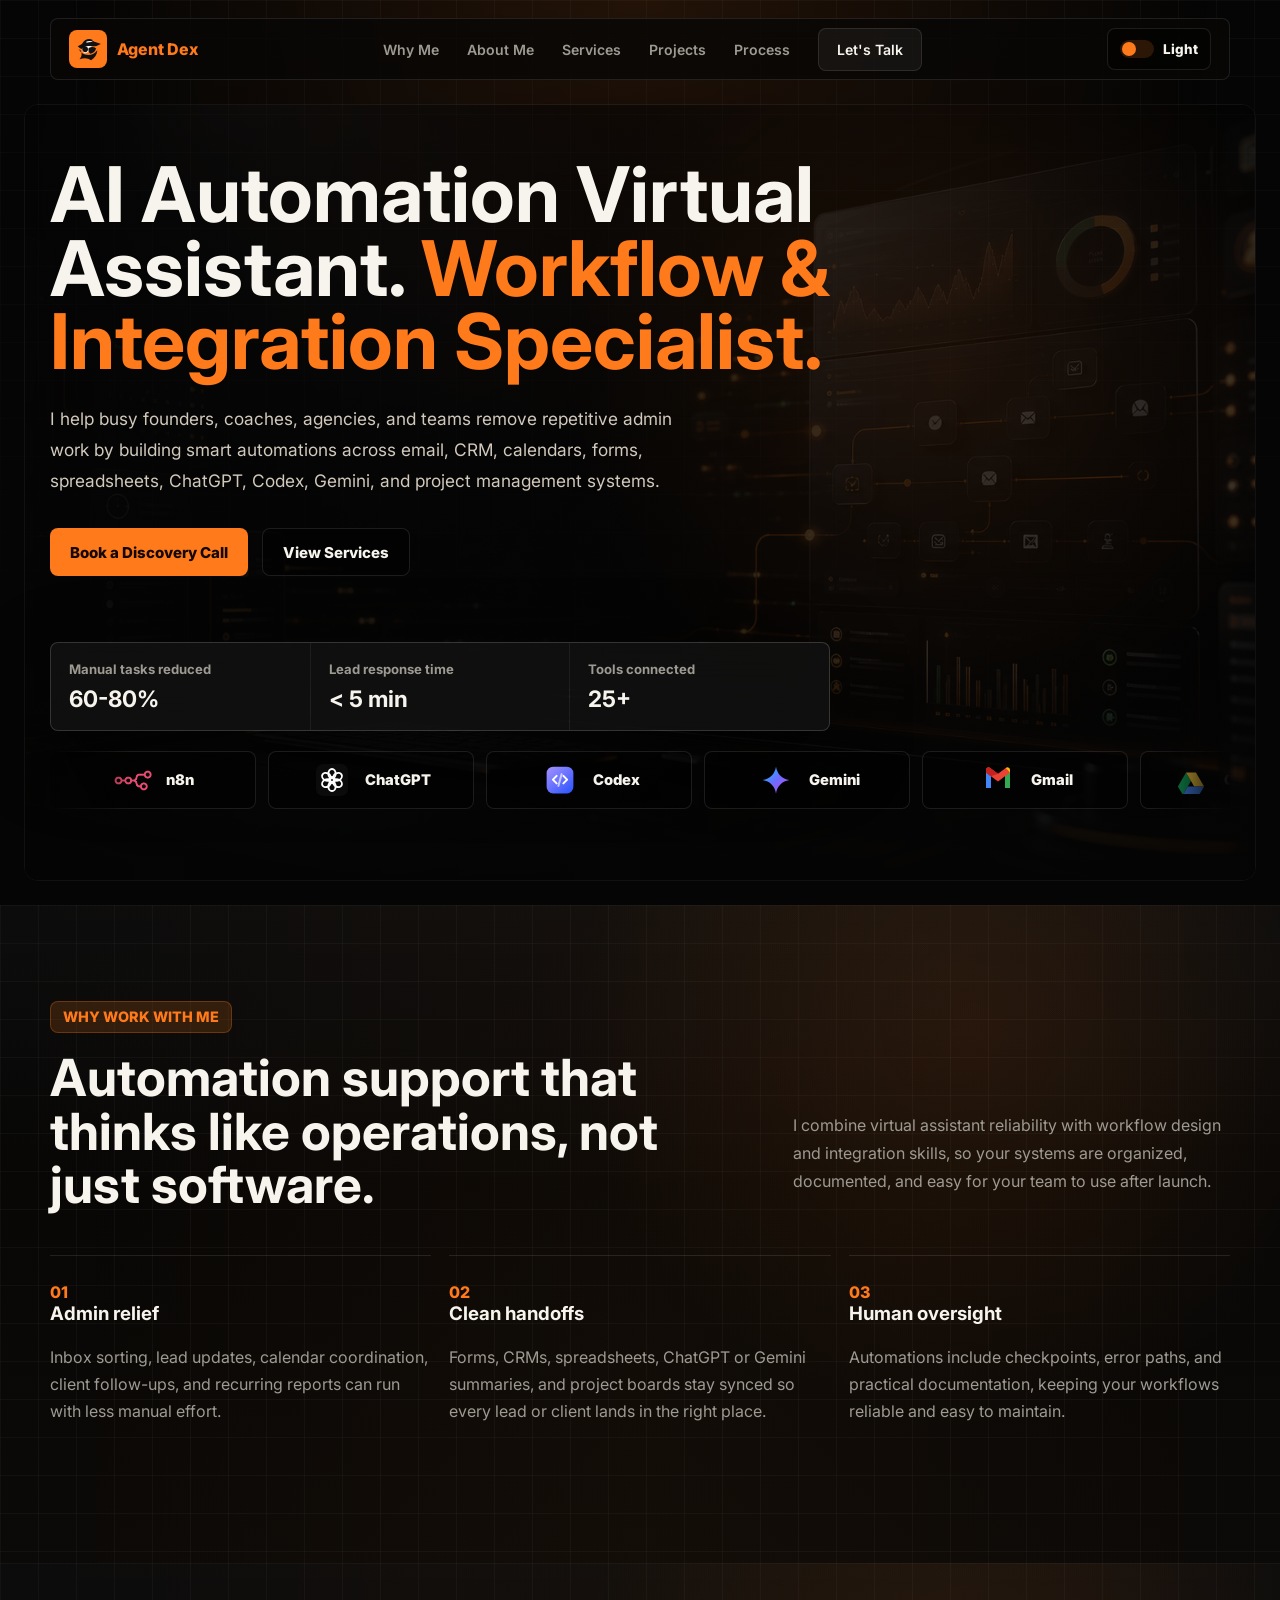
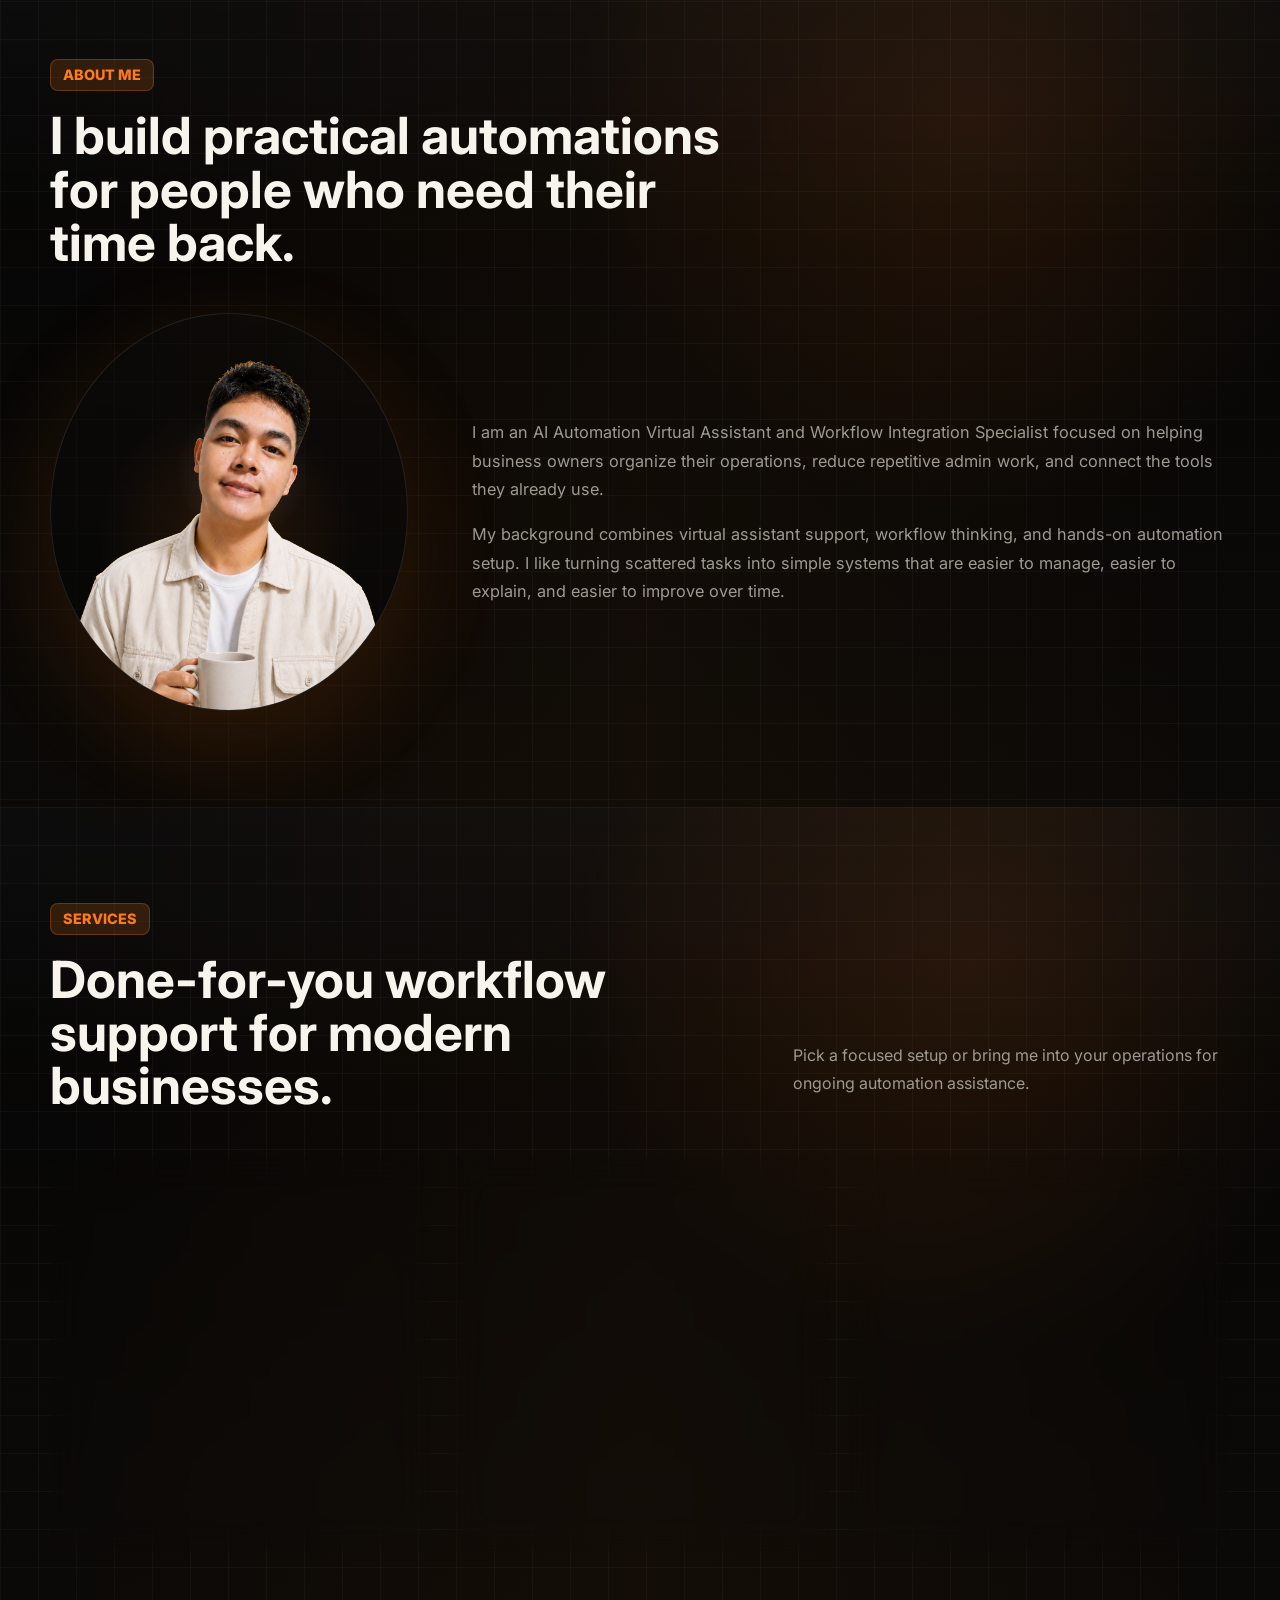
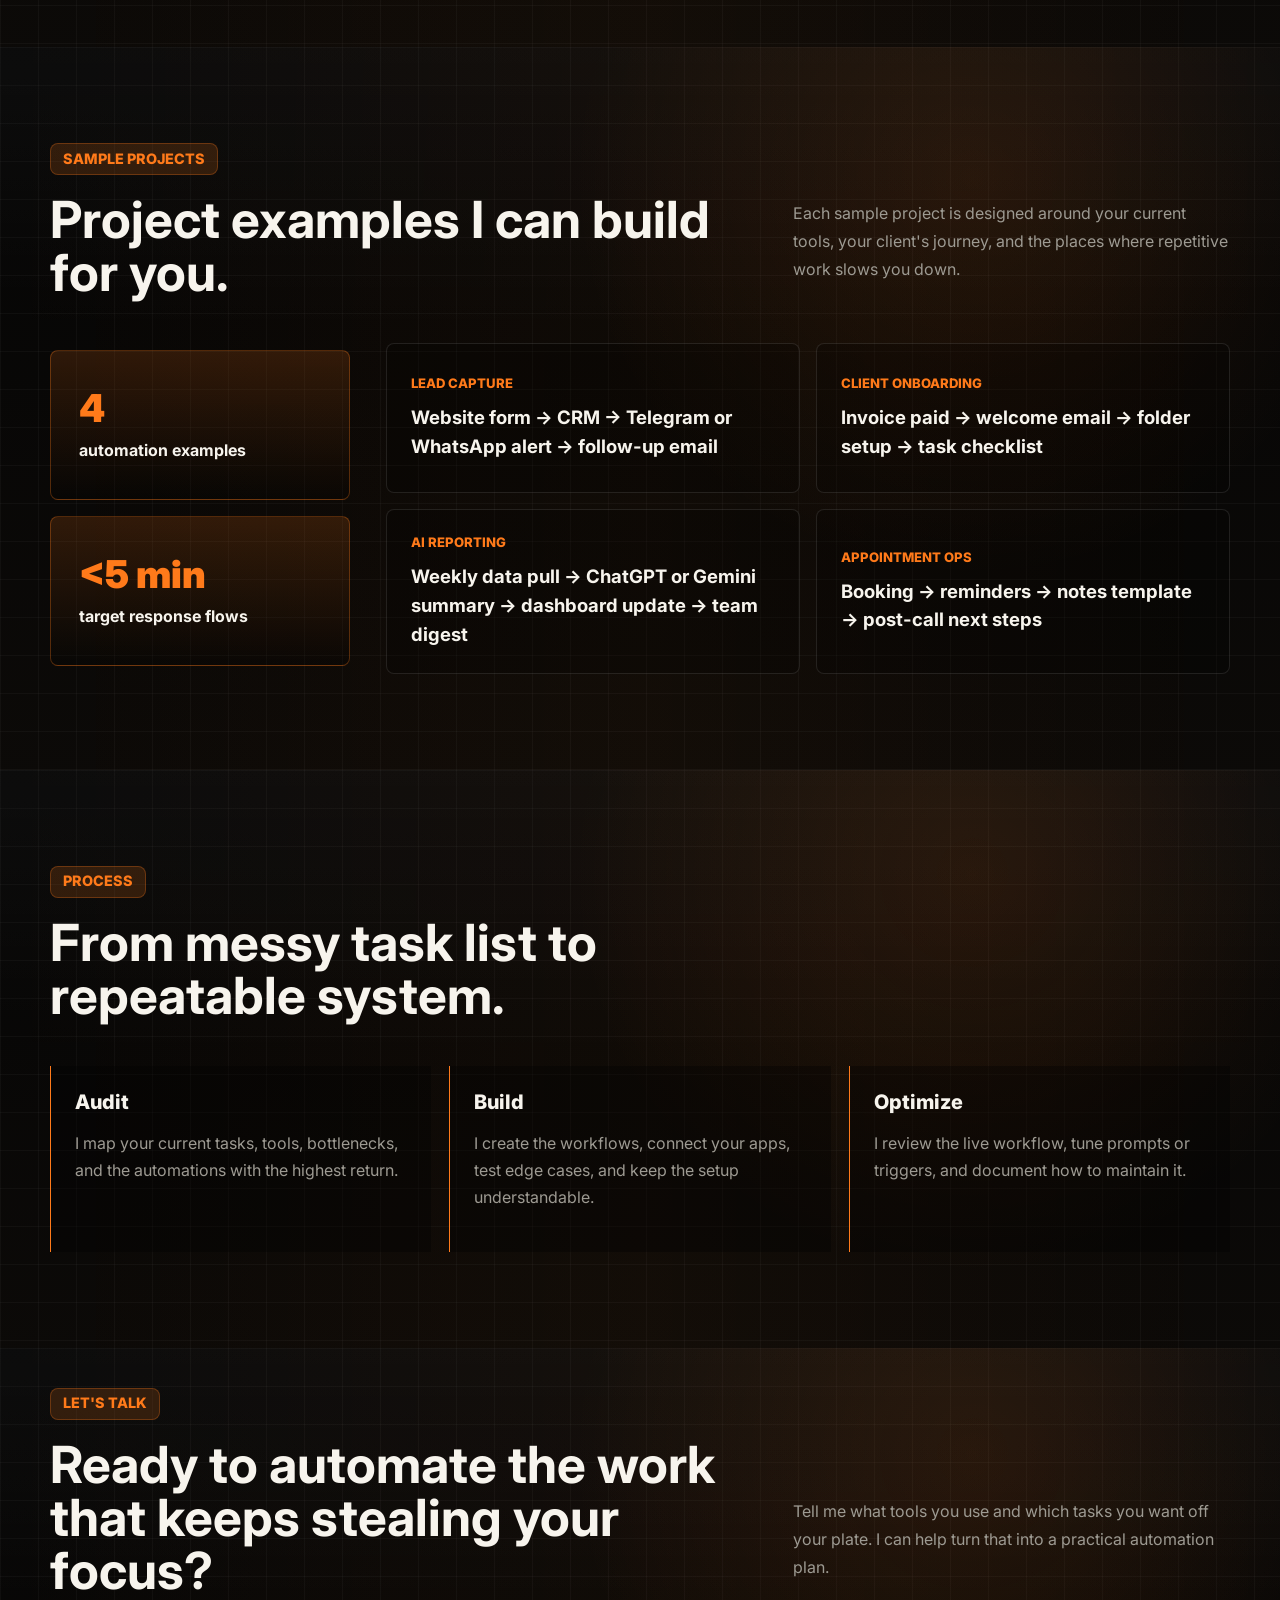
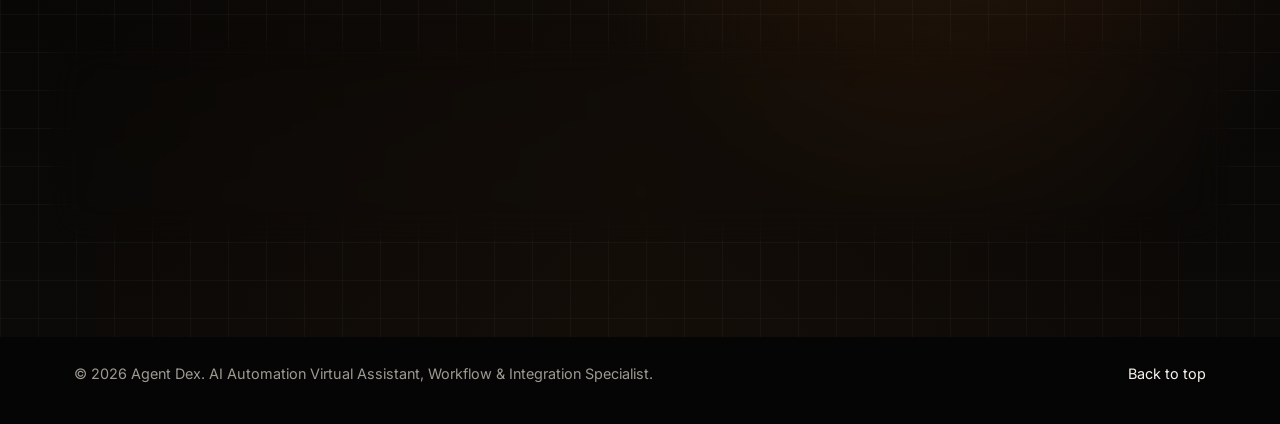
==== index.html @ 054ec747 "Initial portfolio site" ====
<!DOCTYPE html>
<html lang="en">
<head>
  <meta charset="UTF-8" />
  <meta name="viewport" content="width=device-width, initial-scale=1.0" />
  <meta name="description" content="Agent Dex portfolio for AI Automation Virtual Assistant, Workflow & Integration Specialist services." />
  <title>Agent Dex | AI Automation Virtual Assistant</title>
  <link rel="preconnect" href="https://fonts.googleapis.com" />
  <link rel="preconnect" href="https://fonts.gstatic.com" crossorigin />
  <link href="https://fonts.googleapis.com/css2?family=Inter:wght@400;500;600;700;800&display=swap" rel="stylesheet" />
  <link rel="stylesheet" href="assets/css/styles.css?v=20260521-23" />
</head>
<body>
  <!-- Header / Navigation -->
  <header class="site-header" id="top">
    <nav class="nav-shell" aria-label="Primary navigation">
      <a class="brand" href="#top" aria-label="Agent Dex home">
        <span class="brand-mark">
          <svg viewBox="0 0 96 96" aria-hidden="true" focusable="false">
            <path d="M15 39c10-3 15-9 22-15 8-7 18-7 28-1 7 5 14 7 23 8-6 6-18 9-29 8-11-1-21 2-29 9-5-1-10-4-15-9Z" />
            <path d="M31 29c6-11 18-16 31-11l-2 17c-11-3-20-1-29 6V29Z" />
            <path d="M18 48c9 13 17 19 31 19 11 0 20-4 29-15-1 13-8 25-20 32-10-7-22-9-37-3 7-8 9-17 4-28-3-2-5-3-7-5Z" />
            <path class="brand-logo-face" d="M30 47c8-8 18-10 30-7-3 12-11 20-22 22-6-3-9-8-8-15Z" />
            <circle cx="39" cy="49" r="9" />
            <path d="M50 45c9-5 17-4 24 1-3 9-9 15-18 17-6-3-8-9-6-18Z" />
            <path d="M59 23c12 2 22 5 30 10-11 0-20-2-30-6v-4Z" />
            <path class="brand-logo-shine" d="M43 24c8-3 16-2 22 2-8-1-15 0-22 2v-4Z" />
          </svg>
        </span>
        <span>Agent Dex</span>
      </a>
      <div class="nav-actions">
        <button class="theme-toggle" type="button" data-theme-toggle aria-label="Switch to light mode" aria-pressed="false">
          <span class="toggle-track" aria-hidden="true">
            <span class="toggle-dot"></span>
          </span>
          <span class="toggle-text" data-theme-label>Light</span>
        </button>
        <button class="nav-toggle" type="button" aria-label="Open menu" aria-expanded="false">
          <span aria-hidden="true"></span>
          <span aria-hidden="true"></span>
        </button>
      </div>
      <div class="nav-links" data-nav-links>
        <a href="#why">Why Me</a>
        <a href="#about">About Me</a>
        <a href="#services">Services</a>
        <a href="#workflows">Projects</a>
        <a href="#process">Process</a>
        <a href="#contact" class="nav-cta">Let's Talk</a>
      </div>
    </nav>
  </header>

  <main>
    <!-- Hero -->
    <section class="hero section-pad">
      <div class="hero-bg" aria-hidden="true">
        <img src="assets/images/automation-command-center.png" alt="" />
      </div>
      <div class="hero-grid">
        <div class="hero-copy">
          <h1>
            AI Automation Virtual Assistant.
            <span>Workflow & Integration Specialist.</span>
          </h1>
          <p>
            I help busy founders, coaches, agencies, and teams remove repetitive admin work by building smart automations across email, CRM, calendars, forms, spreadsheets, ChatGPT, Codex, Gemini, and project management systems.
          </p>
          <div class="hero-actions">
            <a class="btn btn-primary" href="#contact">Book a Discovery Call</a>
            <a class="btn btn-secondary" href="#services">View Services</a>
          </div>
        </div>
        <div class="hero-metrics" aria-label="Automation results snapshot">
          <div>
            <span>Manual tasks reduced</span>
            <strong>60-80%</strong>
          </div>
          <div>
            <span>Lead response time</span>
            <strong>&lt; 5 min</strong>
          </div>
          <div>
            <span>Tools connected</span>
            <strong>25+</strong>
          </div>
        </div>
      </div>
      <div class="tool-strip" aria-label="Tools supported">
        <div class="tool-marquee">
          <div class="tool-track">
            <span class="logo-chip"><img src="assets/images/logos/n8n-mark.png" alt="" /><span>n8n</span></span>
            <span class="logo-chip"><img src="assets/images/logos/chatgpt.svg" alt="" /><span>ChatGPT</span></span>
            <span class="logo-chip"><img src="assets/images/logos/codex.svg" alt="" /><span>Codex</span></span>
            <span class="logo-chip"><img src="assets/images/logos/gemini.svg" alt="" /><span>Gemini</span></span>
            <span class="logo-chip"><img src="assets/images/logos/gmail.svg" alt="" /><span>Gmail</span></span>
            <span class="logo-chip"><img src="assets/images/logos/google-drive.svg" alt="" /><span>Google Drive</span></span>
            <span class="logo-chip"><img src="assets/images/logos/zoho-crm.svg" alt="" /><span>Zoho CRM</span></span>
            <span class="logo-chip"><img src="assets/images/logos/google-sheets.svg" alt="" /><span>Google Sheets</span></span>
            <span class="logo-chip"><img src="assets/images/logos/google-calendar.svg" alt="" /><span>Calendar</span></span>
            <span class="logo-chip"><img src="assets/images/logos/telegram.svg" alt="" /><span>Telegram</span></span>
            <span class="logo-chip"><img src="assets/images/logos/facebook.svg" alt="" /><span>Facebook</span></span>
            <span class="logo-chip"><img src="assets/images/logos/api-integration.svg" alt="" /><span>API Integration</span></span>
            <span class="logo-chip" aria-hidden="true"><img src="assets/images/logos/n8n-mark.png" alt="" /><span>n8n</span></span>
            <span class="logo-chip" aria-hidden="true"><img src="assets/images/logos/chatgpt.svg" alt="" /><span>ChatGPT</span></span>
            <span class="logo-chip" aria-hidden="true"><img src="assets/images/logos/codex.svg" alt="" /><span>Codex</span></span>
            <span class="logo-chip" aria-hidden="true"><img src="assets/images/logos/gemini.svg" alt="" /><span>Gemini</span></span>
            <span class="logo-chip" aria-hidden="true"><img src="assets/images/logos/gmail.svg" alt="" /><span>Gmail</span></span>
            <span class="logo-chip" aria-hidden="true"><img src="assets/images/logos/google-drive.svg" alt="" /><span>Google Drive</span></span>
            <span class="logo-chip" aria-hidden="true"><img src="assets/images/logos/zoho-crm.svg" alt="" /><span>Zoho CRM</span></span>
            <span class="logo-chip" aria-hidden="true"><img src="assets/images/logos/google-sheets.svg" alt="" /><span>Google Sheets</span></span>
            <span class="logo-chip" aria-hidden="true"><img src="assets/images/logos/google-calendar.svg" alt="" /><span>Calendar</span></span>
            <span class="logo-chip" aria-hidden="true"><img src="assets/images/logos/telegram.svg" alt="" /><span>Telegram</span></span>
            <span class="logo-chip" aria-hidden="true"><img src="assets/images/logos/facebook.svg" alt="" /><span>Facebook</span></span>
            <span class="logo-chip" aria-hidden="true"><img src="assets/images/logos/api-integration.svg" alt="" /><span>API Integration</span></span>
          </div>
        </div>
      </div>
    </section>

    <!-- Value Proposition -->
    <section class="section-pad intro" id="why">
      <div class="section-heading">
        <div>
          <div class="section-kicker">Why Work With Me</div>
          <h2>Automation support that thinks like operations, not just software.</h2>
        </div>
        <p>
          I combine virtual assistant reliability with workflow design and integration skills, so your systems are organized, documented, and easy for your team to use after launch.
        </p>
      </div>
      <div class="proof-grid">
        <article>
          <span>01</span>
          <h3>Admin relief</h3>
          <p>Inbox sorting, lead updates, calendar coordination, client follow-ups, and recurring reports can run with less manual effort.</p>
        </article>
        <article>
          <span>02</span>
          <h3>Clean handoffs</h3>
          <p>Forms, CRMs, spreadsheets, ChatGPT or Gemini summaries, and project boards stay synced so every lead or client lands in the right place.</p>
        </article>
        <article>
          <span>03</span>
          <h3>Human oversight</h3>
          <p>Automations include checkpoints, error paths, and practical documentation, keeping your workflows reliable and easy to maintain.</p>
        </article>
      </div>
    </section>

    <!-- About Me -->
    <section class="section-pad about" id="about">
      <div class="section-heading">
        <div>
          <div class="section-kicker">About Me</div>
          <h2>I build practical automations for people who need their time back.</h2>
        </div>
      </div>
      <div class="about-layout">
        <div class="about-image">
          <img src="assets/images/dex-profile-transparent.png" alt="Agent Dex portrait" />
        </div>
        <div class="about-copy">
          <p>
            I am an AI Automation Virtual Assistant and Workflow Integration Specialist focused on helping business owners organize their operations, reduce repetitive admin work, and connect the tools they already use.
          </p>
          <p>
            My background combines virtual assistant support, workflow thinking, and hands-on automation setup. I like turning scattered tasks into simple systems that are easier to manage, easier to explain, and easier to improve over time.
          </p>
        </div>
      </div>
    </section>

    <!-- Services -->
    <section class="section-pad services" id="services">
      <div class="section-heading">
        <div>
          <div class="section-kicker">Services</div>
          <h2>Done-for-you workflow support for modern businesses.</h2>
        </div>
        <p>Pick a focused setup or bring me into your operations for ongoing automation assistance.</p>
      </div>
      <div class="service-grid">
        <article class="service-card">
          <div class="icon-box">01</div>
          <h3>AI Automation VA</h3>
          <p>Daily operations support enhanced with ChatGPT, Codex, and Gemini for summaries, drafting, task routing, inbox triage, and client follow-up.</p>
          <ul>
            <li>Email and calendar workflows</li>
            <li>Lead follow-up assistance</li>
            <li>ChatGPT, Codex, and Gemini support</li>
          </ul>
        </article>
        <article class="service-card featured">
          <div class="icon-box">02</div>
          <h3>Workflow Automation</h3>
          <p>Design and build automated paths that move data, trigger reminders, notify teams, and keep work progressing without constant checking.</p>
          <ul>
            <li>n8n automation workflows</li>
            <li>Forms to CRM to task boards</li>
            <li>Approval and notification flows</li>
          </ul>
        </article>
        <article class="service-card">
          <div class="icon-box">03</div>
          <h3>Integrations Specialist</h3>
          <p>Connect the tools your business already uses and make sure each system receives accurate, usable information.</p>
          <ul>
            <li>CRM and pipeline setup</li>
            <li>Google Sheets dashboards</li>
            <li>API and webhook coordination</li>
          </ul>
        </article>
      </div>
    </section>

    <!-- Sample Projects -->
    <section class="section-pad workflows" id="workflows">
      <div class="section-heading">
        <div>
          <div class="section-kicker">Sample Projects</div>
          <h2>Project examples I can build for you.</h2>
        </div>
        <p>Each sample project is designed around your current tools, your client's journey, and the places where repetitive work slows you down.</p>
      </div>
      <div class="workflow-board">
        <div class="project-summary">
          <div>
            <span>4</span>
            <strong>automation examples</strong>
          </div>
          <div>
            <span>&lt;5 min</span>
            <strong>target response flows</strong>
          </div>
        </div>
        <div class="workflow-list">
          <a class="workflow-item" href="projects/lead-capture.html">
            <span>Lead Capture</span>
            <strong>Website form -> CRM -> Telegram or WhatsApp alert -> follow-up email</strong>
          </a>
          <a class="workflow-item" href="projects/client-onboarding.html">
            <span>Client Onboarding</span>
            <strong>Invoice paid -> welcome email -> folder setup -> task checklist</strong>
          </a>
          <a class="workflow-item" href="projects/ai-reporting.html">
            <span>AI Reporting</span>
            <strong>Weekly data pull -> ChatGPT or Gemini summary -> dashboard update -> team digest</strong>
          </a>
          <a class="workflow-item" href="projects/appointment-ops.html">
            <span>Appointment Ops</span>
            <strong>Booking -> reminders -> notes template -> post-call next steps</strong>
          </a>
        </div>
      </div>
    </section>

    <!-- Process -->
    <section class="section-pad process" id="process">
      <div class="section-heading">
        <div>
          <div class="section-kicker">Process</div>
          <h2>From messy task list to repeatable system.</h2>
        </div>
      </div>
      <div class="timeline">
        <article>
          <span>Audit</span>
          <p>I map your current tasks, tools, bottlenecks, and the automations with the highest return.</p>
        </article>
        <article>
          <span>Build</span>
          <p>I create the workflows, connect your apps, test edge cases, and keep the setup understandable.</p>
        </article>
        <article>
          <span>Optimize</span>
          <p>I review the live workflow, tune prompts or triggers, and document how to maintain it.</p>
        </article>
      </div>
    </section>

    <!-- Contact CTA -->
    <section class="section-pad contact" id="contact">
      <div class="section-heading">
        <div>
          <div class="section-kicker">Let's Talk</div>
          <h2>Ready to automate the work that keeps stealing your focus?</h2>
        </div>
        <p>Tell me what tools you use and which tasks you want off your plate. I can help turn that into a practical automation plan.</p>
      </div>
      <div class="contact-box">
        <div>
          <h3>Start with the workflow that wastes the most time.</h3>
          <p>I can map it, automate it, and document the system so your team can keep using it confidently.</p>
        </div>
        <div class="contact-actions">
          <a class="contact-link email-link" href="mailto:dekables00@gmail.com?subject=AI%20Automation%20Project%20Inquiry&body=Hi%20Dex%20I'm%20Interested%20in%20your%20service.">
            <span class="contact-icon"><img src="assets/images/logos/gmail.svg" alt="" /></span>
            <span>Email</span>
          </a>
          <a class="contact-link whatsapp-link" href="https://wa.me/639957609952?text=Hi%20Dex%20I'm%20Interested%20in%20your%20service." target="_blank" rel="noreferrer">
            <span class="contact-icon"><img src="assets/images/logos/whatsapp.svg" alt="" /></span>
            <span>WhatsApp</span>
          </a>
          <a class="contact-link telegram-link" href="https://t.me/jdanonuevo" target="_blank" rel="noreferrer">
            <span class="contact-icon"><img src="assets/images/logos/telegram.svg" alt="" /></span>
            <span>Telegram</span>
          </a>
        </div>
      </div>
    </section>
  </main>

  <footer class="site-footer">
    <p>&copy; 2026 Agent Dex. AI Automation Virtual Assistant, Workflow & Integration Specialist.</p>
    <a href="#top">Back to top</a>
  </footer>

  <script src="assets/js/main.js?v=20260521-8"></script>
</body>
</html>
---- assets/css/styles.css ----
:root {
  /* Design tokens */
  --bg: #050505;
  --bg-soft: #0f0d0b;
  --panel: rgba(18, 18, 18, 0.78);
  --panel-strong: #121212;
  --line: rgba(255, 255, 255, 0.1);
  --text: #f7f4ed;
  --muted: #9d9a92;
  --accent: #ff7a1a;
  --accent-soft: rgba(255, 122, 26, 0.16);
  --green: #39d353;
  --nav-bg: rgba(8, 7, 6, 0.8);
  --nav-menu-bg: #0a0908;
  --hero-copy: #d2c9bd;
  --hero-image-opacity: 0.5;
  --hero-image-filter: saturate(0.92) contrast(1.08);
  --hero-overlay:
    radial-gradient(circle at 75% 34%, rgba(255,122,26,0.17), transparent 24rem),
    linear-gradient(90deg, rgba(5,5,5,0.95), rgba(5,5,5,0.7) 44%, rgba(5,5,5,0.48)),
    linear-gradient(0deg, var(--bg) 0%, transparent 28%, rgba(5,5,5,0.38) 100%);
  --grid-line: rgba(255,255,255,0.03);
  --section-gradient: linear-gradient(180deg, var(--bg), var(--bg-soft));
  --screen-surface:
    radial-gradient(circle at 76% 18%, rgba(255,122,26,0.11), transparent 25rem),
    linear-gradient(var(--grid-line) 1px, transparent 1px),
    linear-gradient(90deg, var(--grid-line) 1px, transparent 1px),
    linear-gradient(180deg, rgba(5,5,5,0.96), rgba(12,10,8,0.98));
  --tool-bg: rgba(0,0,0,0.35);
  --item-bg: rgba(0,0,0,0.22);
  --contact-bg: #101010;
  --card-shadow: 0 24px 80px rgba(0,0,0,0.45);
  --portrait-bg:
    radial-gradient(circle at 54% 40%, rgba(255,255,255,0.13), transparent 22%),
    radial-gradient(circle at 50% 56%, rgba(255,122,26,0.12), transparent 46%),
    linear-gradient(180deg, rgba(16, 13, 11, 0.45), rgba(5, 5, 5, 0.68));
  --portrait-filter: saturate(0.95) contrast(1.02);
  --portrait-glow: 0 34px 100px rgba(255,122,26,0.16);
  --portrait-stage:
    linear-gradient(135deg, rgba(255,122,26,0.12), rgba(255,255,255,0.03) 36%, rgba(0,0,0,0.18)),
    rgba(8, 7, 6, 0.42);
  --portrait-ground: rgba(255,122,26,0.18);
  --max: 1180px;
}

[data-theme="light"] {
  --bg: #fbfaf7;
  --bg-soft: #ffffff;
  --panel: rgba(255, 255, 255, 0.82);
  --panel-strong: #ffffff;
  --line: rgba(20, 24, 31, 0.12);
  --text: #171717;
  --muted: #67625b;
  --accent: #e86412;
  --accent-soft: rgba(232, 100, 18, 0.13);
  --green: #1fa34a;
  --nav-bg: rgba(255, 255, 255, 0.78);
  --nav-menu-bg: #ffffff;
  --hero-copy: #453f38;
  --hero-image-opacity: 0.72;
  --hero-image-filter: brightness(1.78) saturate(0.7) contrast(0.8);
  --hero-overlay:
    radial-gradient(circle at 75% 34%, rgba(232,100,18,0.16), transparent 24rem),
    linear-gradient(90deg, rgba(255,255,255,0.96), rgba(255,255,255,0.8) 43%, rgba(255,255,255,0.52)),
    linear-gradient(0deg, var(--bg) 0%, transparent 32%, rgba(255,255,255,0.22) 100%);
  --grid-line: rgba(20,24,31,0.05);
  --section-gradient: linear-gradient(180deg, var(--bg), var(--bg-soft));
  --screen-surface:
    radial-gradient(circle at 76% 18%, rgba(232,100,18,0.1), transparent 25rem),
    linear-gradient(var(--grid-line) 1px, transparent 1px),
    linear-gradient(90deg, var(--grid-line) 1px, transparent 1px),
    linear-gradient(180deg, rgba(255,255,255,0.94), rgba(250,248,244,0.98));
  --tool-bg: rgba(255,255,255,0.68);
  --item-bg: rgba(255,255,255,0.62);
  --contact-bg: #ffffff;
  --card-shadow: 0 24px 80px rgba(31, 35, 41, 0.12);
  --portrait-bg:
    radial-gradient(circle at 54% 40%, rgba(255,255,255,0.2), transparent 24%),
    radial-gradient(circle at 50% 58%, rgba(232,100,18,0.1), transparent 48%),
    linear-gradient(180deg, rgba(236,230,219,0.46), rgba(219,211,198,0.5));
  --portrait-filter: brightness(1.02) saturate(0.95);
  --portrait-glow: 0 34px 100px rgba(232,100,18,0.13);
  --portrait-stage:
    linear-gradient(135deg, rgba(232,100,18,0.11), rgba(255,255,255,0.42) 38%, rgba(214,205,192,0.22)),
    rgba(239,234,226,0.34);
  --portrait-ground: rgba(169,113,65,0.18);
}

/* Base reset */
* {
  box-sizing: border-box;
}

html {
  scroll-behavior: auto;
}

body {
  margin: 0;
  min-height: 100vh;
  background: var(--bg);
  color: var(--text);
  font-family: "Inter", Arial, sans-serif;
  letter-spacing: 0;
  transition: background 180ms ease, color 180ms ease;
}

body::before {
  content: "";
  position: fixed;
  inset: 0;
  pointer-events: none;
  background:
    radial-gradient(circle at 50% 0%, rgba(255, 122, 26, 0.12), transparent 36rem),
    linear-gradient(var(--grid-line) 1px, transparent 1px),
    linear-gradient(90deg, var(--grid-line) 1px, transparent 1px);
  background-size: auto, 38px 38px, 38px 38px;
  mask-image: linear-gradient(to bottom, black, transparent 78%);
  z-index: -2;
}

a {
  color: inherit;
  text-decoration: none;
}

img {
  display: block;
  max-width: 100%;
}

/* Shared layout helpers */
.section-pad {
  position: relative;
  padding: 96px 24px;
}

.section-pad:not(.hero) {
  background: var(--screen-surface);
  background-size: auto, 38px 38px, 38px 38px, auto;
  overflow: hidden;
}

.section-pad:not(.hero)::before {
  content: "";
  position: absolute;
  inset: 0;
  pointer-events: none;
  background:
    linear-gradient(90deg, transparent, rgba(255,122,26,0.04) 50%, transparent),
    linear-gradient(180deg, rgba(255,255,255,0.035), transparent 18rem);
  opacity: 0.9;
}

.section-pad:not(.hero) > * {
  position: relative;
  z-index: 1;
}

[data-theme="light"] .section-pad:not(.hero)::before {
  background:
    linear-gradient(90deg, transparent, rgba(232,100,18,0.045) 50%, transparent),
    linear-gradient(180deg, rgba(255,255,255,0.5), transparent 18rem);
}

main section[id] {
  scroll-margin-top: 118px;
}

/* Header */
.site-header {
  position: sticky;
  top: 0;
  z-index: 20;
  padding: 18px 24px 0;
  transform: translateY(0);
  opacity: 1;
  transition: transform 360ms ease, opacity 360ms ease;
  will-change: transform, opacity;
}

.site-header.is-hidden {
  transform: translateY(calc(-100% - 20px));
  opacity: 0;
  pointer-events: none;
}

.nav-shell {
  width: min(var(--max), 100%);
  margin: 0 auto;
  min-height: 62px;
  display: flex;
  align-items: center;
  justify-content: space-between;
  gap: 24px;
  border: 1px solid var(--line);
  border-radius: 8px;
  background: var(--nav-bg);
  backdrop-filter: blur(22px);
  padding: 0 18px;
}

.brand,
.nav-actions,
.nav-links {
  display: flex;
  align-items: center;
}

.brand {
  gap: 10px;
  font-weight: 800;
  white-space: nowrap;
}

.brand-mark {
  width: 38px;
  height: 38px;
  display: grid;
  place-items: center;
  border-radius: 8px;
  background: var(--accent);
  padding: 4px;
}

.brand-mark svg {
  width: 100%;
  height: 100%;
  fill: #111;
}

.brand-mark img {
  width: 100%;
  height: 100%;
  object-fit: contain;
}

.brand-logo-face,
.brand-logo-shine {
  fill: #fff;
}

.nav-links {
  gap: 28px;
  color: var(--muted);
  font-size: 0.88rem;
  font-weight: 600;
  white-space: nowrap;
}

.nav-links a:hover {
  color: var(--text);
}

.nav-cta {
  color: var(--text) !important;
  padding: 12px 18px;
  border: 1px solid var(--line);
  border-radius: 8px;
  background: rgba(255,255,255,0.05);
  white-space: nowrap;
}

.nav-actions {
  order: 3;
  gap: 10px;
}

.theme-toggle {
  min-height: 42px;
  display: inline-flex;
  align-items: center;
  gap: 9px;
  border: 1px solid var(--line);
  border-radius: 8px;
  background: var(--tool-bg);
  color: var(--text);
  cursor: pointer;
  font: inherit;
  font-size: 0.84rem;
  font-weight: 800;
  padding: 0 12px;
  white-space: nowrap;
}

.toggle-track {
  width: 34px;
  height: 18px;
  display: flex;
  align-items: center;
  border-radius: 999px;
  background: var(--accent-soft);
  padding: 2px;
}

.toggle-dot {
  width: 14px;
  height: 14px;
  border-radius: 50%;
  background: var(--accent);
  transform: translateX(0);
  transition: transform 180ms ease;
}

[data-theme="light"] .toggle-dot {
  transform: translateX(16px);
}

.nav-toggle {
  display: none;
  width: 42px;
  height: 42px;
  border: 1px solid var(--line);
  border-radius: 8px;
  background: var(--tool-bg);
  cursor: pointer;
}

.nav-toggle span {
  display: block;
  width: 18px;
  height: 2px;
  margin: 5px auto;
  background: var(--text);
}

/* Hero */
.hero {
  position: relative;
  overflow: hidden;
  min-height: calc(100vh - 80px);
  display: flex;
  flex-direction: column;
  justify-content: flex-start;
  padding-top: 44px;
}

.hero-bg {
  position: absolute;
  inset: 24px;
  z-index: -1;
  border: 1px solid var(--line);
  border-radius: 14px;
  overflow: hidden;
  opacity: var(--hero-image-opacity);
}

.hero-bg::after {
  content: "";
  position: absolute;
  inset: 0;
  background: var(--hero-overlay);
}

.hero-bg img {
  width: 100%;
  height: 100%;
  object-fit: cover;
  filter: var(--hero-image-filter);
}

.hero-grid,
.tool-strip,
.split,
.proof-grid,
.section-heading,
.service-grid,
.workflow-board,
.timeline,
.contact-box,
.site-footer {
  width: min(var(--max), 100%);
  margin-inline: auto;
}

.hero-grid {
  position: relative;
  display: grid;
  grid-template-columns: minmax(0, 1fr);
  gap: 36px;
  align-items: center;
}

.hero-copy {
  position: relative;
  max-width: 880px;
}

@media (min-width: 1301px) {
  .hero-copy {
    max-width: min(760px, calc(100% - 460px));
  }
}

h1,
h2,
h3,
p {
  margin-top: 0;
}

h1 {
  margin-bottom: 24px;
  font-size: clamp(3.2rem, 7.2vw, 6rem);
  line-height: 0.96;
  letter-spacing: 0;
}

h1 span,
.section-kicker,
.brand {
  color: var(--accent);
}

.hero-copy p {
  max-width: 650px;
  color: var(--hero-copy);
  font-size: 1.08rem;
  line-height: 1.8;
}

.hero-actions,
.contact-actions {
  display: flex;
  flex-wrap: wrap;
  gap: 14px;
  margin-top: 32px;
}

.contact-link {
  min-height: 52px;
  display: inline-grid;
  grid-template-columns: 38px auto;
  align-items: center;
  justify-content: center;
  gap: 10px;
  min-width: 154px;
  border: 1px solid rgba(255,122,26,0.36);
  border-radius: 8px;
  background: linear-gradient(180deg, var(--accent-soft), var(--tool-bg));
  color: var(--text);
  font-weight: 850;
  padding: 0 18px;
  transition: transform 180ms ease, border-color 180ms ease, box-shadow 180ms ease;
}

.contact-link:hover,
.contact-link:focus-visible {
  transform: translateY(-3px);
  border-color: rgba(255,122,26,0.62);
  box-shadow: 0 18px 54px rgba(255,122,26,0.13);
  outline: none;
}

.contact-link img {
  width: 28px;
  height: 28px;
  object-fit: contain;
}

.contact-icon {
  width: 38px;
  height: 38px;
  flex: 0 0 38px;
  display: inline-grid;
  place-items: center;
  border: 1px solid rgba(255,122,26,0.28);
  border-radius: 8px;
  background: linear-gradient(135deg, #fff7ef, #ffe1c2);
  box-shadow: inset 0 1px 0 rgba(255,255,255,0.85), 0 12px 28px rgba(255,122,26,0.12);
}

[data-theme="light"] .contact-icon {
  border-color: rgba(232,100,18,0.2);
  box-shadow: inset 0 1px 0 rgba(255,255,255,0.65), 0 12px 28px rgba(31,35,41,0.1);
}

.hero-metrics {
  position: absolute;
  right: clamp(0px, 2vw, 28px);
  top: 48%;
  width: clamp(340px, 32vw, 392px);
  display: grid;
  grid-template-columns: 1fr;
  gap: 1px;
  overflow: hidden;
  border: 1px solid var(--line);
  border-radius: 8px;
  background: var(--line);
  box-shadow: var(--card-shadow);
  transform: translateY(-50%);
}

.hero-metrics div {
  min-height: 84px;
  display: grid;
  align-content: center;
  gap: 8px;
  padding: 18px;
  background: rgba(8, 8, 8, 0.62);
  backdrop-filter: blur(18px);
}

[data-theme="light"] .hero-metrics div {
  background: rgba(255, 255, 255, 0.68);
}

.hero-metrics span {
  color: var(--muted);
  font-size: 0.82rem;
  font-weight: 700;
}

.hero-metrics strong {
  color: var(--text);
  font-size: 1.42rem;
}

.btn {
  min-height: 48px;
  display: inline-flex;
  align-items: center;
  justify-content: center;
  border-radius: 8px;
  padding: 0 20px;
  font-weight: 800;
  font-size: 0.94rem;
  transition: transform 180ms ease, border-color 180ms ease, background 180ms ease;
}

.btn:hover {
  transform: translateY(-2px);
}

.btn-primary {
  background: var(--accent);
  color: #130803;
}

.btn-secondary {
  border: 1px solid var(--line);
  background: var(--tool-bg);
}

.service-card,
.contact-box {
  border: 1px solid var(--line);
  border-radius: 8px;
  background: var(--panel);
  backdrop-filter: blur(20px);
}

.portrait-frame {
  position: relative;
  overflow: hidden;
  width: min(390px, 100%);
  aspect-ratio: 0.86 / 1.08;
  margin-inline: auto;
  border: 1px solid rgba(255,255,255,0.18);
  border-radius: 50%;
  background: var(--portrait-bg);
  box-shadow: var(--portrait-glow), var(--card-shadow);
  backdrop-filter: blur(14px);
  z-index: 1;
}

.portrait-frame::before {
  content: "";
  position: absolute;
  inset: 8px;
  border: 1px solid rgba(255,122,26,0.2);
  border-radius: inherit;
  pointer-events: none;
  z-index: 1;
}

.portrait-frame::after {
  content: "";
  position: absolute;
  inset: 0;
  background:
    radial-gradient(circle at 70% 24%, rgba(255,255,255,0.2), transparent 24%),
    linear-gradient(180deg, transparent 62%, rgba(0,0,0,0.18));
  pointer-events: none;
}

.portrait-frame img {
  width: 100%;
  height: 100%;
  object-fit: contain;
  object-position: 50% 100%;
  filter: var(--portrait-filter);
  transform: scale(1.08) translateY(2%);
  transform-origin: bottom center;
}

.hero-panel {
  padding: 24px;
  box-shadow: var(--card-shadow);
}

.panel-label,
.section-kicker {
  width: max-content;
  max-width: 100%;
  min-height: 32px;
  display: inline-flex;
  align-items: center;
  margin-bottom: 18px;
  border: 1px solid rgba(255,122,26,0.28);
  border-radius: 8px;
  background: var(--accent-soft);
  color: var(--accent);
  font-size: 0.9rem;
  font-weight: 800;
  line-height: 1;
  padding: 0 12px;
  text-transform: uppercase;
  white-space: nowrap;
}

[data-theme="light"] .section-kicker {
  border-color: rgba(232,100,18,0.22);
  background: rgba(232,100,18,0.1);
}

.metric-row {
  display: flex;
  align-items: center;
  justify-content: space-between;
  gap: 18px;
  padding: 20px 0;
  border-top: 1px solid var(--line);
  color: var(--muted);
}

.metric-row strong {
  color: var(--text);
  font-size: 1.3rem;
}

.tool-strip {
  overflow: hidden;
  margin-top: 20px;
  color: #77736c;
  font-weight: 800;
  mask-image: linear-gradient(90deg, transparent, black 7%, black 93%, transparent);
}

.tool-marquee {
  overflow: hidden;
}

.tool-track {
  display: flex;
  width: max-content;
  gap: 12px;
  animation: logo-marquee 48s linear infinite;
}

.logo-chip {
  min-width: 206px;
  height: 58px;
  display: inline-grid;
  grid-template-columns: 42px auto;
  align-items: center;
  justify-content: center;
  gap: 12px;
  border: 1px solid var(--line);
  border-radius: 8px;
  background: var(--tool-bg);
  color: var(--text);
  padding: 0 18px;
  white-space: nowrap;
}

[data-theme="light"] .logo-chip {
  border-color: rgba(20, 24, 31, 0.1);
  background: rgba(255, 255, 255, 0.54);
  box-shadow: 0 10px 34px rgba(31, 35, 41, 0.08);
}

.logo-chip img {
  width: 32px;
  height: 32px;
  object-fit: contain;
  justify-self: center;
  align-self: center;
  flex: none;
  filter: drop-shadow(0 6px 14px rgba(0,0,0,0.34));
}

.logo-chip img[src*="n8n-mark"],
.logo-chip img[src*="zoho-crm"] {
  width: 40px;
  height: 32px;
}

.logo-chip span {
  color: var(--text);
  font-size: 0.92rem;
  font-weight: 850;
  line-height: 1;
}

@keyframes logo-marquee {
  from {
    transform: translateX(-50%);
  }

  to {
    transform: translateX(0);
  }
}

@media (prefers-reduced-motion: reduce) {
  .tool-track {
    animation-duration: 66s;
  }
}

@media (max-width: 1300px) {
  .hero {
    padding-top: 78px;
  }

  h1 {
    font-size: clamp(3rem, 7vw, 4.8rem);
  }

  .hero-metrics {
    position: static;
    width: 100%;
    max-width: 780px;
    grid-template-columns: repeat(3, 1fr);
    margin-top: 30px;
    transform: none;
  }
}

/* Intro / proof points */
.section-heading {
  width: min(var(--max), 100%);
  margin-inline: auto;
  margin-bottom: 44px;
  display: grid;
  grid-template-columns: minmax(0, 1.1fr) minmax(280px, 0.7fr);
  gap: 56px;
  align-items: end;
}

.split {
  display: grid;
  grid-template-columns: minmax(0, 1.1fr) minmax(280px, 0.7fr);
  gap: 56px;
  align-items: end;
}

h2 {
  font-size: clamp(2.1rem, 4vw, 4rem);
  line-height: 1.04;
  margin-bottom: 0;
}

.split p,
.section-heading p,
.workflow-copy p,
.contact-box p {
  color: var(--muted);
  line-height: 1.75;
}

.proof-grid,
.service-grid {
  display: grid;
  grid-template-columns: repeat(3, 1fr);
  gap: 18px;
  margin-top: 0;
}

.proof-grid article {
  padding: 26px 0;
  border-top: 1px solid var(--line);
}

.proof-grid span,
.icon-box {
  color: var(--accent);
  font-weight: 800;
}

.proof-grid p,
.service-card p,
.service-card li,
.timeline p {
  color: var(--muted);
  line-height: 1.7;
}

/* Services */
.service-card {
  padding: 28px;
  background: linear-gradient(180deg, var(--accent-soft), var(--panel));
  border-color: rgba(255,122,26,0.38);
}

.service-grid .service-card {
  background: linear-gradient(180deg, var(--accent-soft), var(--panel));
  border-color: rgba(255,122,26,0.38);
}

[data-theme="light"] .service-card {
  background: linear-gradient(180deg, rgba(232,100,18,0.1), var(--panel));
  border-color: rgba(232,100,18,0.26);
}

[data-theme="light"] .service-grid .service-card {
  background: linear-gradient(180deg, rgba(232,100,18,0.1), var(--panel));
  border-color: rgba(232,100,18,0.26);
}

.icon-box {
  width: 46px;
  height: 46px;
  display: grid;
  place-items: center;
  margin-bottom: 34px;
  border-radius: 8px;
  background: var(--accent-soft);
}

.service-card h3 {
  font-size: 1.42rem;
}

.service-card ul {
  padding-left: 18px;
  margin-bottom: 0;
}

/* Workflow examples */
.workflow-board {
  width: min(var(--max), 100%);
  margin-inline: auto;
  display: grid;
  grid-template-columns: minmax(240px, 300px) minmax(0, 1fr);
  gap: 36px;
  align-items: center;
  padding: 0;
  background: transparent;
}

.project-summary {
  display: grid;
  gap: 16px;
  align-content: center;
}

.project-summary div {
  min-height: 150px;
  display: grid;
  align-content: center;
  justify-items: start;
  gap: 12px;
  border: 1px solid rgba(255,122,26,0.3);
  border-radius: 8px;
  background: linear-gradient(180deg, var(--accent-soft), var(--item-bg));
  padding: 28px;
}

.project-summary span {
  color: var(--accent);
  font-size: clamp(1.55rem, 3vw, 2.5rem);
  font-weight: 900;
  line-height: 1;
}

.project-summary strong {
  color: var(--text);
  line-height: 1.35;
}

.workflow-list {
  display: grid;
  grid-template-columns: repeat(2, minmax(0, 1fr));
  gap: 16px;
  align-items: stretch;
}

.workflow-item {
  position: relative;
  isolation: isolate;
  min-height: 150px;
  display: grid;
  align-content: center;
  padding: 24px;
  border: 1px solid var(--line);
  border-radius: 8px;
  background: var(--item-bg);
  overflow: hidden;
  transition: transform 180ms ease, border-color 180ms ease, background 180ms ease, box-shadow 180ms ease;
}

.workflow-item::before {
  content: "";
  position: absolute;
  inset: -42%;
  z-index: -1;
  background: radial-gradient(circle, rgba(255,122,26,0.26), transparent 58%);
  opacity: 0;
  transform: translateY(18px) scale(0.84);
  transition: opacity 180ms ease, transform 180ms ease;
}

.workflow-item:hover,
.workflow-item:focus-visible {
  transform: translateY(-5px);
  border-color: rgba(255,122,26,0.48);
  background: linear-gradient(180deg, rgba(255,122,26,0.13), var(--item-bg));
  box-shadow: 0 18px 54px rgba(255,122,26,0.13), var(--card-shadow);
  outline: none;
}

.workflow-item:hover::before,
.workflow-item:focus-visible::before {
  opacity: 1;
  transform: translateY(0) scale(1);
}

.workflow-item span {
  display: block;
  margin-bottom: 12px;
  color: var(--accent);
  font-size: 0.82rem;
  font-weight: 800;
  text-transform: uppercase;
}

.workflow-item strong {
  display: block;
  max-width: 360px;
  font-size: clamp(1rem, 1.45vw, 1.22rem);
  line-height: 1.55;
}

/* Process timeline */
.timeline {
  display: grid;
  grid-template-columns: repeat(3, 1fr);
  gap: 18px;
  margin-top: 44px;
}

.timeline article {
  padding: 24px;
  border-left: 1px solid var(--accent);
  background: var(--tool-bg);
}

.timeline span {
  display: block;
  margin-bottom: 16px;
  color: var(--text);
  font-size: 1.25rem;
  font-weight: 800;
}

/* Project detail pages */
.project-detail {
  min-height: calc(100vh - 80px);
  display: grid;
  align-items: start;
  padding-top: 74px;
}

.project-shell {
  width: min(var(--max), 100%);
  margin-inline: auto;
}

.project-back {
  display: inline-flex;
  align-items: center;
  margin-bottom: 28px;
  color: var(--muted);
  font-size: 0.92rem;
  font-weight: 700;
}

.project-back::before {
  content: "<-";
  margin-right: 8px;
  color: var(--accent);
}

.project-back:hover {
  color: var(--text);
}

.project-meta {
  display: flex;
  flex-wrap: wrap;
  gap: 10px;
  margin-bottom: 18px;
}

.project-meta span,
.tech-stack span {
  display: inline-flex;
  align-items: center;
  min-height: 30px;
  border: 1px solid var(--line);
  border-radius: 8px;
  background: var(--tool-bg);
  color: var(--text);
  font-size: 0.82rem;
  font-weight: 700;
  line-height: 1.2;
  padding: 0 13px;
}

.project-meta span:first-child {
  border-color: rgba(57,211,83,0.28);
  background: rgba(57,211,83,0.12);
  color: var(--green);
}

.project-hero-copy {
  display: grid;
  grid-template-columns: minmax(0, 1fr) minmax(260px, 0.42fr);
  gap: 42px;
  align-items: end;
  padding-bottom: 34px;
  border-bottom: 1px solid var(--line);
}

.project-shell h1 {
  max-width: 900px;
  margin-bottom: 18px;
  font-size: clamp(3rem, 6vw, 5.4rem);
}

.project-hero-copy p {
  max-width: 720px;
  color: var(--muted);
  font-size: 1.08rem;
  line-height: 1.8;
  margin-bottom: 0;
}

.project-note {
  border: 1px solid rgba(255,122,26,0.34);
  border-radius: 8px;
  background: linear-gradient(180deg, var(--accent-soft), var(--panel));
  backdrop-filter: blur(18px);
  color: var(--muted);
  line-height: 1.7;
  padding: 18px;
}

.project-note a {
  color: var(--accent);
  font-weight: 800;
}

.project-case-layout {
  display: grid;
  grid-template-columns: minmax(0, 1fr) 300px;
  gap: 46px;
  align-items: start;
  margin-top: 40px;
}

.project-case-list {
  display: grid;
  gap: 34px;
}

.case-block {
  max-width: 760px;
}

.case-block span {
  display: block;
  margin-bottom: 12px;
  color: var(--accent);
  font-size: 0.82rem;
  font-weight: 900;
  text-transform: uppercase;
}

.case-block h2 {
  margin-bottom: 12px;
  font-size: clamp(1.35rem, 2.2vw, 2rem);
  line-height: 1.12;
}

.case-block p {
  color: var(--muted);
  line-height: 1.7;
}

.tech-stack {
  position: sticky;
  top: 116px;
  border: 1px solid var(--line);
  border-radius: 8px;
  background: var(--panel);
  backdrop-filter: blur(18px);
  padding: 24px;
}

.tech-stack h2 {
  margin-bottom: 16px;
  font-size: 1.08rem;
}

.tech-stack div {
  display: flex;
  flex-wrap: wrap;
  gap: 10px;
}

/* About */
.about-layout {
  width: min(var(--max), 100%);
  margin-inline: auto;
  display: grid;
  grid-template-columns: minmax(220px, 0.34fr) minmax(0, 0.72fr);
  gap: clamp(32px, 5vw, 72px);
  align-items: center;
}

.about-image {
  position: relative;
  overflow: hidden;
  aspect-ratio: 0.9 / 1;
  border: 1px solid var(--line);
  border-radius: 50%;
  background: var(--portrait-bg);
  box-shadow: var(--portrait-glow), var(--card-shadow);
}

.about-image img {
  width: 100%;
  height: 100%;
  object-fit: contain;
  object-position: 50% 100%;
  transform: scale(1.08) translateY(2%);
}

.about-copy p {
  max-width: 760px;
  color: var(--muted);
  line-height: 1.75;
  font-size: 1.02rem;
}

.about-copy p:last-child {
  margin-bottom: 0;
}

/* Contact */
.contact {
  padding-top: 40px;
}

.contact-box {
  width: min(var(--max), 100%);
  margin-inline: auto;
  display: grid;
  grid-template-columns: minmax(0, 1fr) auto;
  gap: 32px;
  align-items: center;
  padding: 42px;
  background:
    linear-gradient(135deg, rgba(255,122,26,0.18), transparent 44%),
    var(--contact-bg);
}

/* Footer */
.site-footer {
  display: flex;
  align-items: center;
  justify-content: space-between;
  gap: 20px;
  padding: 28px 24px 42px;
  color: var(--muted);
  font-size: 0.9rem;
}

.site-footer p {
  margin: 0;
}

.site-footer a {
  color: var(--text);
}

[data-theme="light"] .nav-cta,
[data-theme="light"] .btn-secondary {
  background: rgba(255,255,255,0.72);
}

/* Responsive layout */
@media (max-width: 900px) {
  .section-pad {
    padding: 78px 18px;
  }

  .nav-shell {
    position: relative;
  }

  .nav-toggle {
    display: block;
  }

  .nav-links {
    position: absolute;
    top: calc(100% + 10px);
    left: 0;
    right: 0;
    display: none;
    flex-direction: column;
    align-items: stretch;
    gap: 0;
    padding: 12px;
    border: 1px solid var(--line);
    border-radius: 8px;
    background: var(--nav-menu-bg);
    box-shadow: var(--card-shadow);
  }

  .nav-links.is-open {
    display: flex;
  }

  .nav-links a {
    padding: 14px;
  }

  .hero {
    padding-top: 104px;
  }

  .hero-bg {
    inset: 10px;
  }

  .hero-grid,
  .split,
  .section-heading,
  .contact-box,
  .project-hero-copy,
  .project-case-layout {
    grid-template-columns: 1fr;
    justify-items: center;
    text-align: center;
  }

  .workflow-board {
    grid-template-columns: 1fr;
    justify-items: center;
    text-align: center;
  }

  .project-summary,
  .workflow-list {
    grid-template-columns: 1fr;
    width: min(100%, 620px);
  }

  .hero-copy,
  .section-heading > *,
  .project-hero-copy > *,
  .contact-box > * {
    width: min(100%, 680px);
  }

  .hero-copy p,
  .section-heading p,
  .about-copy p,
  .contact-box p {
    margin-inline: auto;
  }

  .hero-actions,
  .contact-actions {
    justify-content: center;
  }

  .project-detail {
    padding-top: 78px;
  }

  .tech-stack {
    position: static;
  }

  .tool-strip,
  .hero-metrics,
  .proof-grid,
  .service-grid,
  .timeline {
    grid-template-columns: 1fr;
  }

  .hero-metrics {
    position: static;
    width: 100%;
    max-width: 680px;
    margin-top: 30px;
    transform: none;
  }

  .about-layout {
    grid-template-columns: 1fr;
    gap: 22px;
  }

  .about-image {
    width: min(240px, 62vw);
    margin-inline: auto;
  }

  .about-copy {
    max-width: 620px;
    margin-inline: auto;
    text-align: center;
  }

  .tool-strip {
    margin-top: 46px;
  }

  .logo-chip {
    min-width: 176px;
  }

  .project-summary div,
  .workflow-item {
    justify-items: center;
    text-align: center;
  }

  .workflow-item strong {
    margin-inline: auto;
  }

  .contact-actions {
    margin-top: 0;
  }

  .site-footer {
    flex-direction: column;
    align-items: flex-start;
  }
}

@media (min-width: 760px) and (max-width: 900px) {
  h1 {
    font-size: clamp(3.2rem, 7vw, 4.6rem);
  }

  .hero-copy p {
    max-width: 560px;
  }

}

@media (max-width: 520px) {
  h1 {
    font-size: 3rem;
  }

  .about .section-heading {
    margin-bottom: 28px;
  }

  .about-image {
    width: min(230px, 64vw);
  }

  .hero-actions,
  .contact-actions {
    flex-direction: column;
  }

  .btn,
  .contact-link {
    width: 100%;
  }

  .contact-link {
    grid-template-columns: 38px 96px;
    justify-content: center;
    justify-items: start;
    padding-inline: 18px;
  }

  .contact-box {
    padding: 24px;
  }

  .project-summary {
    gap: 12px;
  }

  .project-summary div {
    min-height: 104px;
    padding: 20px;
    gap: 8px;
  }

  .project-summary span {
    font-size: 1.85rem;
  }

  .project-summary strong {
    font-size: 0.98rem;
  }

  .workflow-list {
    gap: 12px;
  }

  .workflow-item {
    min-height: 126px;
    padding: 20px;
  }

  .workflow-item span {
    margin-bottom: 8px;
    font-size: 0.76rem;
  }

  .workflow-item strong {
    font-size: 0.98rem;
    line-height: 1.45;
  }
}
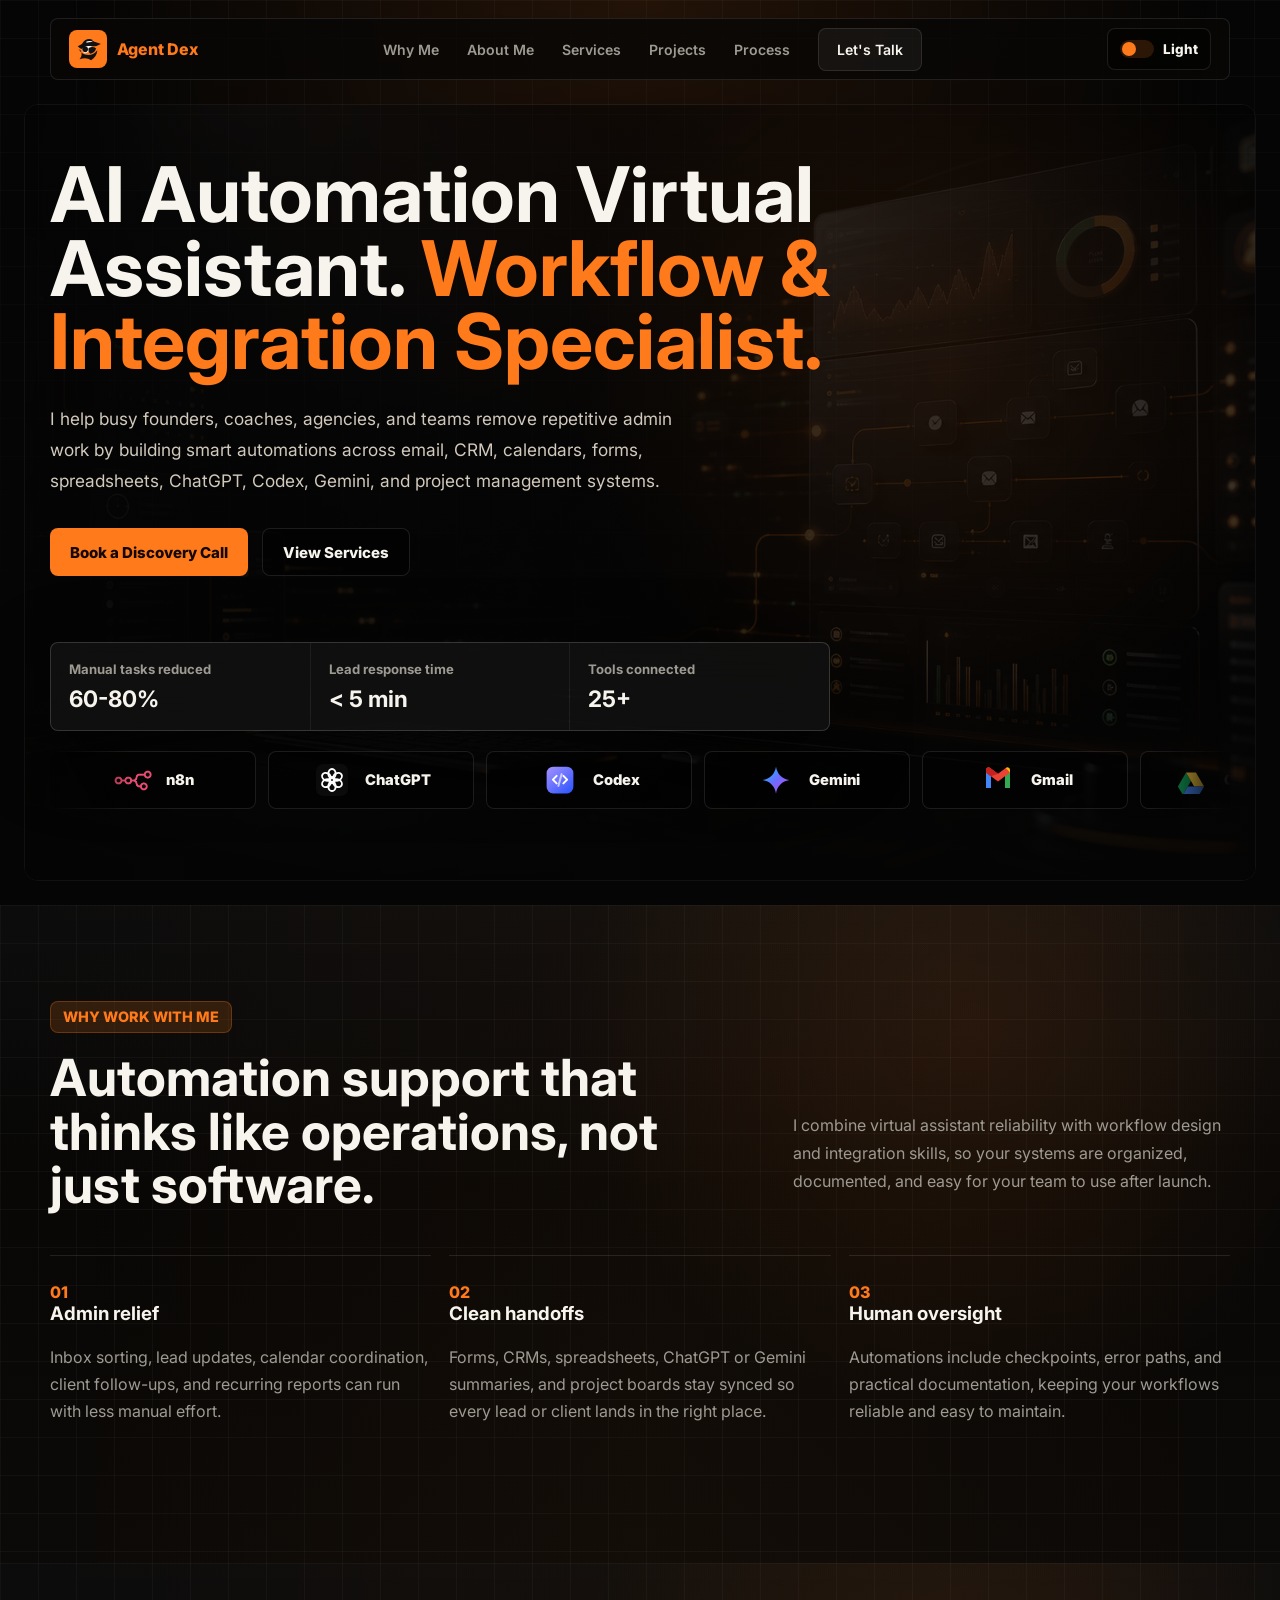
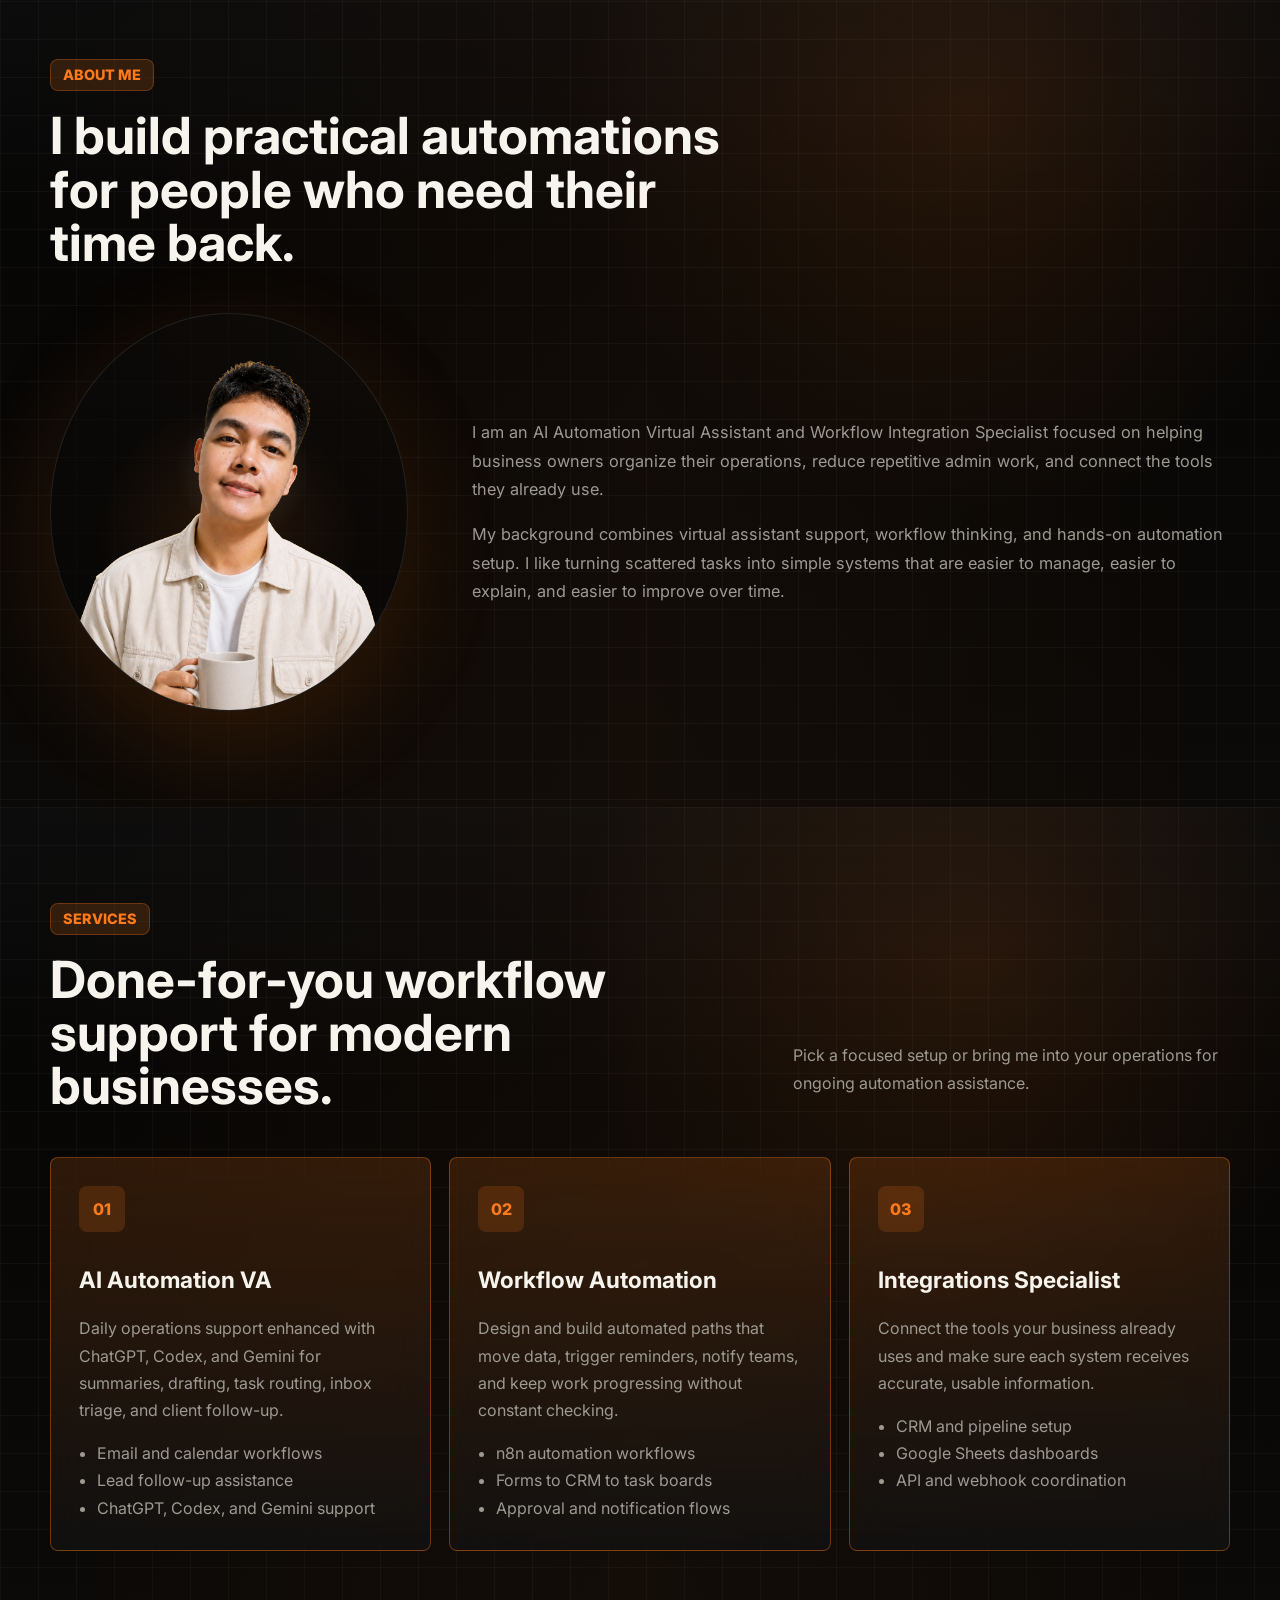
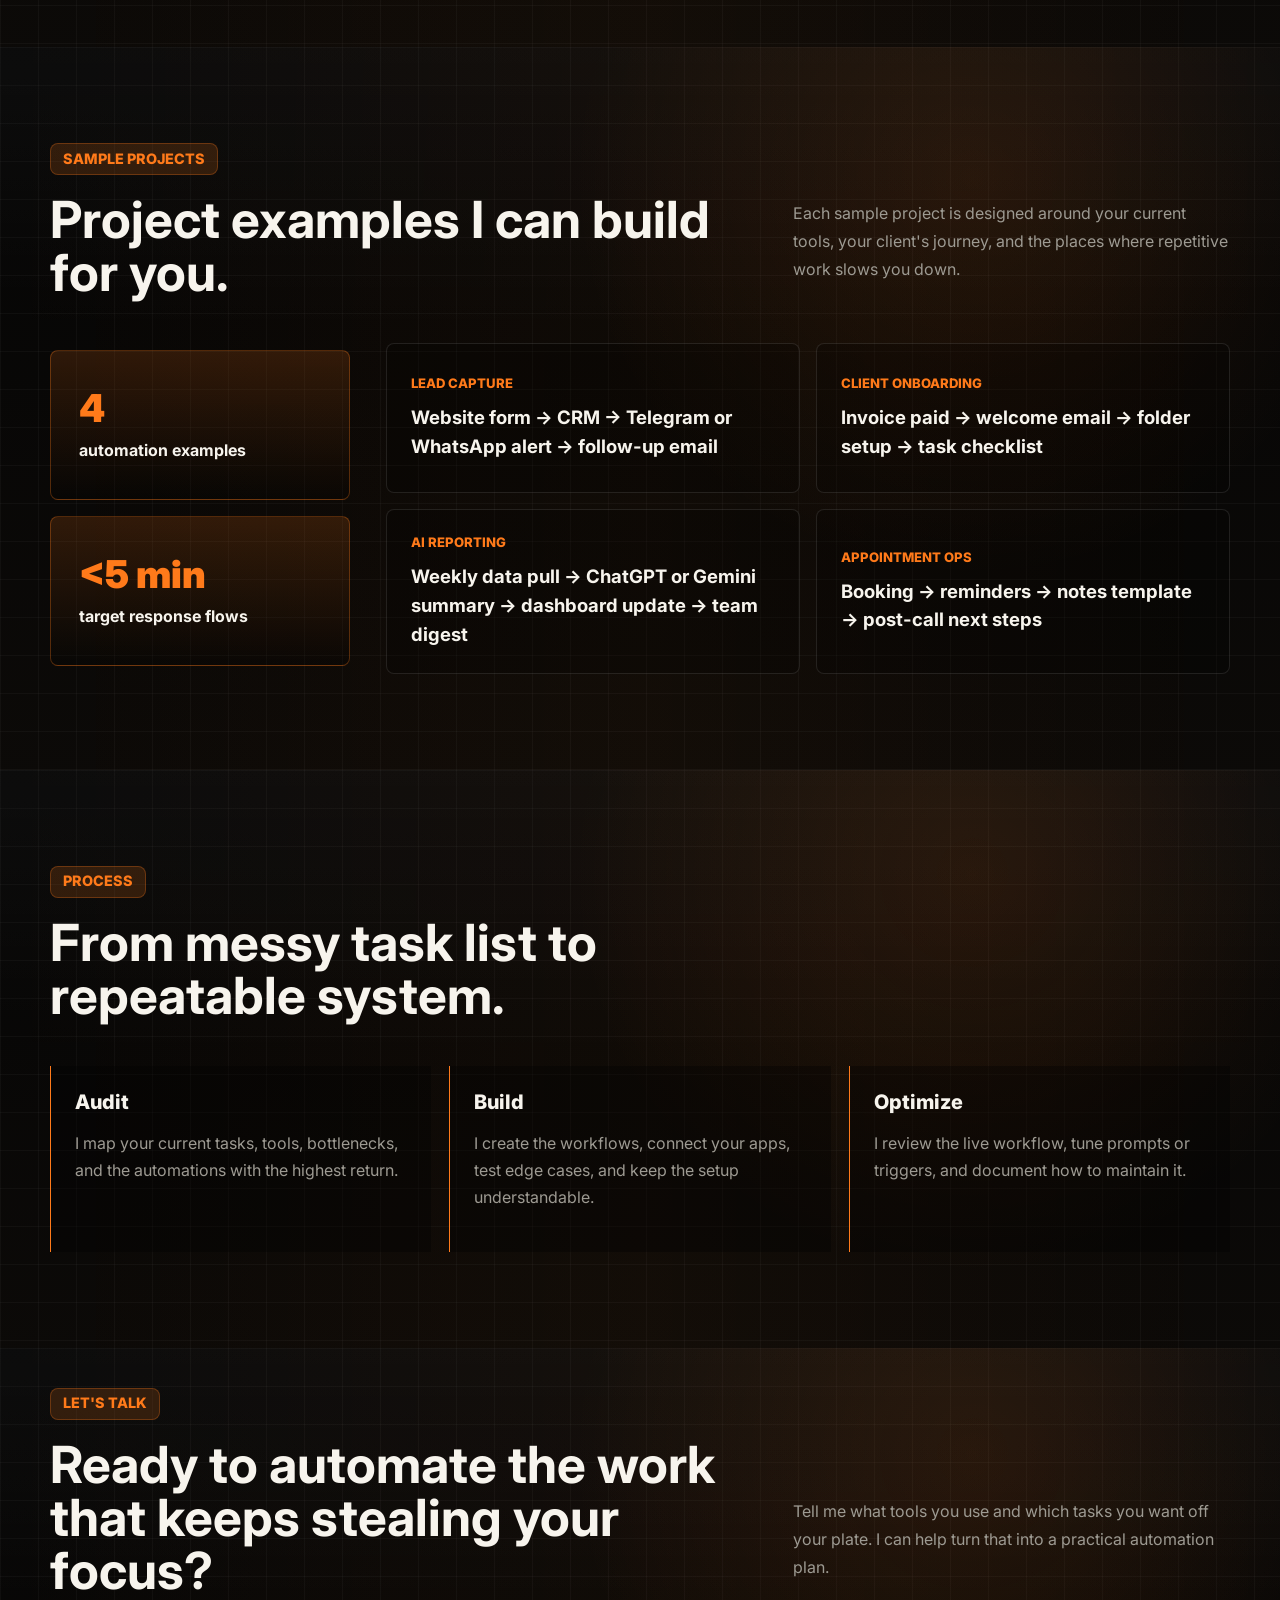
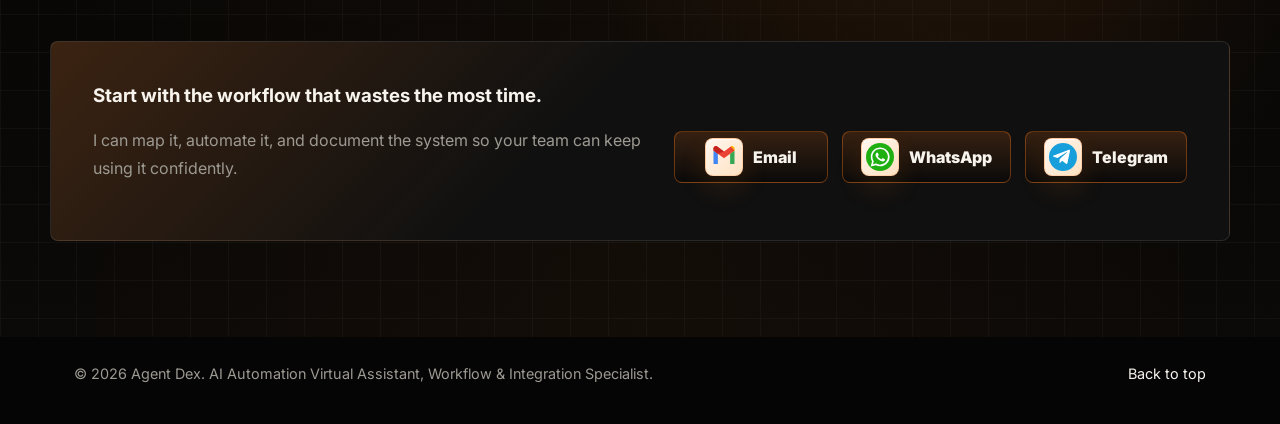
==== commit 36c53729: "Hide section hashes from URLs" ====
--- a/index.html
+++ b/index.html
@@ -317,6 +317,6 @@
     <a href="#top">Back to top</a>
   </footer>
 
-  <script src="assets/js/main.js?v=20260521-8"></script>
+  <script src="assets/js/main.js?v=20260523-3"></script>
 </body>
 </html>
